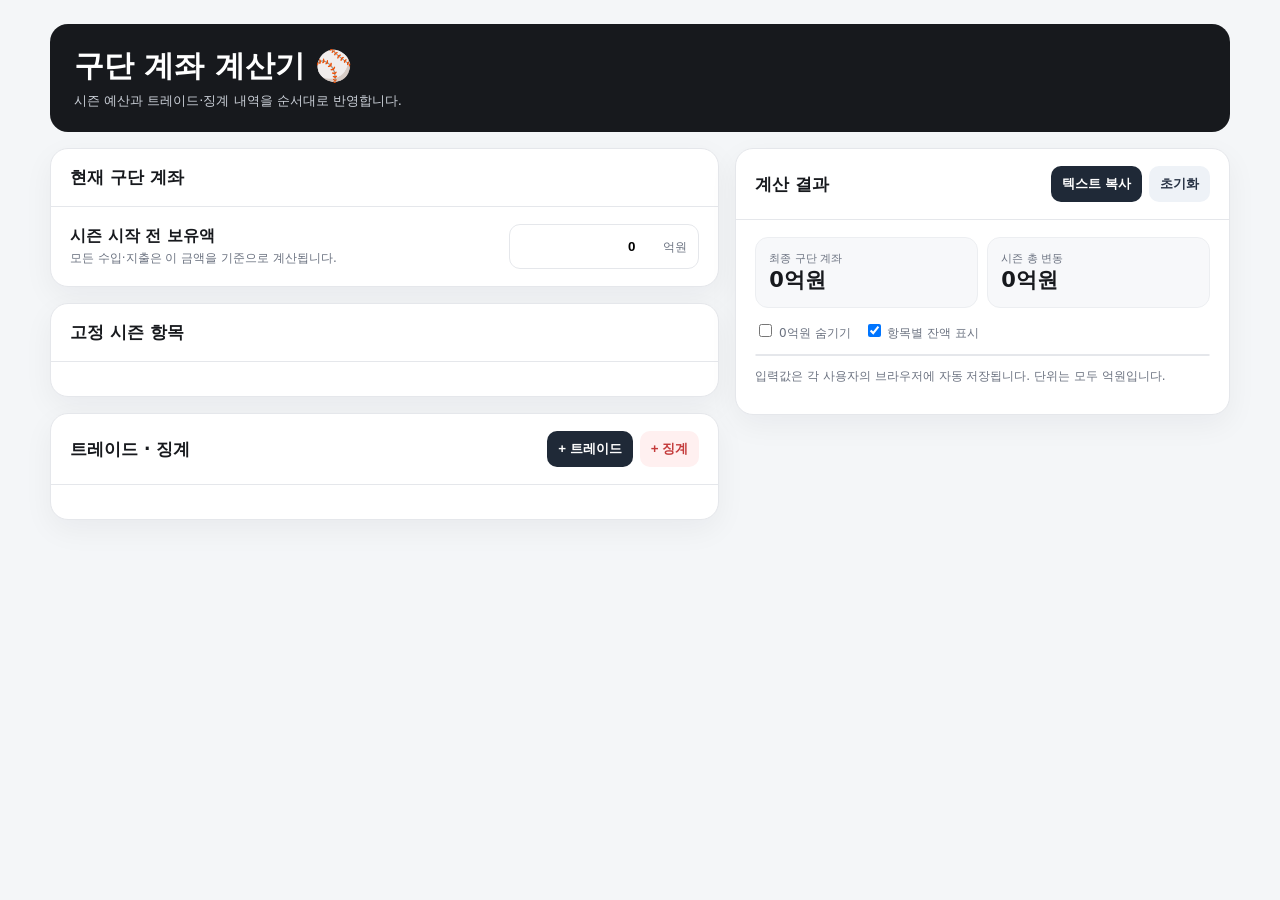
==== budget.html @ df10ebdb "Add virtual baseball club budget calculator" ====
<!doctype html>
<html lang="ko">
<head>
<meta charset="utf-8"><meta name="viewport" content="width=device-width,initial-scale=1">
<title>구단 계좌 계산기</title>
<style>
:root{--bg:#f4f6f8;--card:#fff;--line:#e5e7eb;--text:#17191d;--muted:#6b7280;--plus:#147a48;--minus:#c43b3b}*{box-sizing:border-box}body{margin:0;background:var(--bg);color:var(--text);font-family:Pretendard,"Noto Sans KR",system-ui,sans-serif}.wrap{width:min(1180px,calc(100% - 24px));margin:24px auto 50px}.hero{background:#17191d;color:#fff;border-radius:18px;padding:22px 24px;margin-bottom:16px}.hero h1{margin:0 0 5px;font-size:30px}.hero p{margin:0;color:#cbd0d8;font-size:13px}.grid{display:grid;grid-template-columns:1.15fr .85fr;gap:16px;align-items:start}.stack{display:grid;gap:16px}.card{background:var(--card);border:1px solid var(--line);border-radius:18px;overflow:hidden;box-shadow:0 10px 30px rgba(15,23,42,.05)}.head{display:flex;justify-content:space-between;align-items:center;gap:10px;padding:17px 19px;border-bottom:1px solid var(--line)}.head h2{margin:0;font-size:17px}.body{padding:17px 19px}.start{display:grid;grid-template-columns:1fr 190px;gap:12px;align-items:center}.start small,.note{color:var(--muted);font-size:12px}.money{position:relative}.money input{width:100%;height:45px;border:1px solid var(--line);border-radius:11px;padding:0 48px 0 12px;text-align:right;font-weight:800;outline:none}.money span{position:absolute;right:12px;top:50%;transform:translateY(-50%);font-size:12px;color:var(--muted)}.row{display:grid;grid-template-columns:1fr 210px;gap:12px;align-items:center;padding:11px 0;border-bottom:1px solid #f0f1f3}.row:last-child{border-bottom:0}.label{display:flex;align-items:center;gap:9px;font-size:14px;font-weight:750}.badge{display:inline-grid;place-items:center;width:25px;height:25px;border-radius:50%;font-weight:900}.badge.plus{background:#eaf7ef;color:var(--plus)}.badge.minus{background:#fff0f0;color:var(--minus)}.lux{display:grid;grid-template-columns:1fr 1fr;gap:7px}.lux label,.field label{display:block;margin:0 0 4px 2px;font-size:11px;color:var(--muted)}button{border:0;border-radius:10px;padding:9px 11px;font-weight:800;cursor:pointer}.dark{background:#1f2937;color:#fff}.light{background:#eef2f7;color:#273244}.danger{background:#fff0f0;color:var(--minus)}.actions{display:flex;gap:7px;flex-wrap:wrap}.extras{display:grid;gap:11px}.empty{text-align:center;color:var(--muted);font-size:13px;padding:24px;border:1px dashed #d6dae0;border-radius:12px}.extra{border:1px solid var(--line);border-radius:13px;padding:13px;background:#fafbfc}.extraTop{display:flex;justify-content:space-between;align-items:center;margin-bottom:10px;font-weight:850}.extraGrid{display:grid;grid-template-columns:1.2fr .7fr .7fr;gap:8px}.extraGrid.pen{grid-template-columns:1.3fr .7fr}.field.full{grid-column:1/-1}.field input,.field select{width:100%;height:40px;border:1px solid var(--line);border-radius:9px;padding:0 9px;background:#fff}.result{position:sticky;top:16px}.summary{display:grid;grid-template-columns:1fr 1fr;gap:9px;margin-bottom:13px}.sum{background:#f7f8fa;border:1px solid #eceef1;border-radius:13px;padding:13px}.sum span{display:block;color:var(--muted);font-size:11px}.sum strong{font-size:21px}.positive{color:var(--plus)}.negative{color:var(--minus)}.opts{display:flex;gap:13px;flex-wrap:wrap;color:var(--muted);font-size:12px;margin-bottom:12px}.report{border:1px solid var(--line);border-radius:13px;overflow:hidden}.rStart,.rTotal{padding:13px 14px;background:#f5f6f8;font-weight:900}.rTotal{background:#17191d;color:#fff}.rRow{display:grid;grid-template-columns:1fr auto;gap:8px;padding:10px 13px;border-top:1px solid #f0f1f3;font-size:13px}.chip{background:#f2f4f7;color:#596273;padding:4px 7px;border-radius:999px;font-size:10px;white-space:nowrap}.toast{position:fixed;left:50%;bottom:22px;transform:translate(-50%,15px);background:#17191d;color:#fff;padding:9px 13px;border-radius:999px;font-size:13px;opacity:0;transition:.2s}.toast.on{opacity:1;transform:translate(-50%,0)}@media(max-width:850px){.grid{grid-template-columns:1fr}.result{position:static}}@media(max-width:600px){.wrap{width:calc(100% - 14px);margin-top:8px}.hero,.card{border-radius:14px}.row,.start{grid-template-columns:1fr}.extraGrid,.extraGrid.pen{grid-template-columns:1fr}.summary{grid-template-columns:1fr}.rRow{grid-template-columns:1fr}}
</style>
</head>
<body>
<main class="wrap"><section class="hero"><h1>구단 계좌 계산기 ⚾</h1><p>시즌 예산과 트레이드·징계 내역을 순서대로 반영합니다.</p></section><div class="grid"><div class="stack"><section class="card"><div class="head"><h2>현재 구단 계좌</h2></div><div class="body"><div class="start"><div><b>시즌 시작 전 보유액</b><br><small>모든 수입·지출은 이 금액을 기준으로 계산됩니다.</small></div><div class="money"><input id="start" type="number" step="0.1" value="0"><span>억원</span></div></div></div></section><section class="card"><div class="head"><h2>고정 시즌 항목</h2></div><div class="body" id="fixed"></div></section><section class="card"><div class="head"><h2>트레이드 · 징계</h2><div class="actions"><button class="dark" id="trade">+ 트레이드</button><button class="danger" id="penalty">+ 징계</button></div></div><div class="body"><div id="extras" class="extras"></div></div></section></div><section class="card result"><div class="head"><h2>계산 결과</h2><div class="actions"><button class="dark" id="copy">텍스트 복사</button><button class="light" id="reset">초기화</button></div></div><div class="body"><div class="summary"><div class="sum"><span>최종 구단 계좌</span><strong id="final">0억원</strong></div><div class="sum"><span>시즌 총 변동</span><strong id="change">0억원</strong></div></div><div class="opts"><label><input id="hide" type="checkbox"> 0억원 숨기기</label><label><input id="running" type="checkbox" checked> 항목별 잔액 표시</label></div><div id="report" class="report"></div><p class="note">입력값은 각 사용자의 브라우저에 자동 저장됩니다. 단위는 모두 억원입니다.</p></div></section></div></main><div id="toast" class="toast"></div>
<script>
const K='vbl-budget-v2';
const stages=[['spring','스프링캠프지',-1],['foreignSign','용병 계약금',-1],['foreignSalary','용병 연봉',-1],['foreignExtra','용병 추가권',-1],['asian','아시안쿼터 연봉',-1],['league','리그 보상금',1],['luxury','사치세',-1,'lux'],['playerOpt','선수 성적 옵션',-1],['teamOpt','팀 성적 옵션',-1],['awardOpt','시상식 옵션',-1],['faExtra','FA 추가 영입권',-1],['faSign','FA 계약금',-1],['faIn','FA 보상지명금 수입',1],['faOut','FA 보상지명금 지출',-1],['rookie','신인계약금',-1]];
const num=v=>Number.isFinite(+v)?+v:0, fmt=v=>new Intl.NumberFormat('ko-KR',{maximumFractionDigits:3}).format(Math.round((num(v)+Number.EPSILON)*1000)/1000), esc=s=>String(s??'').replace(/[&<>"']/g,m=>({'&':'&amp;','<':'&lt;','>':'&gt;','"':'&quot;',"'":'&#039;'}[m]));
const blank=()=>Object.fromEntries(stages.map(s=>[s[0],s[3]?{salary:0,tax:0}:0]));
let state={start:0,fixed:blank(),extras:[],hide:false,running:true};try{state={...state,...JSON.parse(localStorage.getItem(K)||'{}'),fixed:{...blank(),...(JSON.parse(localStorage.getItem(K)||'{}').fixed||{})}}catch{}
const $=id=>document.getElementById(id), fixed=$('fixed'), extras=$('extras');
function save(){localStorage.setItem(K,JSON.stringify(state))}
function renderFixed(){fixed.innerHTML=stages.map(s=>{const [id,label,sign,special]=s,b=sign>0?'+':'−',c=sign>0?'plus':'minus';if(special)return `<div class="row"><div class="label"><span class="badge ${c}">${b}</span>${label}</div><div class="lux"><div><label>연봉</label><div class="money"><input data-id="${id}" data-sub="salary" type="number" step="0.1" value="${num(state.fixed[id]?.salary)}"><span>억</span></div></div><div><label>사치세</label><div class="money"><input data-id="${id}" data-sub="tax" type="number" step="0.1" value="${num(state.fixed[id]?.tax)}"><span>억</span></div></div></div></div>`;return `<div class="row"><div class="label"><span class="badge ${c}">${b}</span>${label}</div><div class="money"><input data-id="${id}" type="number" step="0.1" value="${num(state.fixed[id])}"><span>억원</span></div></div>`}).join('')}
function options(sel){return [`<option value="start" ${sel==='start'?'selected':''}>시즌 시작 직후</option>`,...stages.map(s=>`<option value="${s[0]}" ${sel===s[0]?'selected':''}>${s[1]} 다음</option>`)].join('')}
function renderExtras(){if(!state.extras.length){extras.innerHTML='<div class="empty">아직 추가된 내역이 없습니다.</div>';return}extras.innerHTML=state.extras.map(x=>{const t=x.type==='trade';return `<div class="extra" data-x="${x.id}"><div class="extraTop"><span>${t?'↕ 트레이드':'− 징계'}</span><button class="danger" data-del="${x.id}">삭제</button></div><div class="extraGrid ${t?'':'pen'}"><div class="field"><label>내용</label><input data-f="desc" value="${esc(x.desc)}" placeholder="${t?'예: 현금 트레이드':'예: 규정 위반 벌금'}"></div>${t?`<div class="field"><label>수입 / 지출</label><select data-f="dir"><option value="1" ${num(x.dir)===1?'selected':''}>+ 수입</option><option value="-1" ${num(x.dir)===-1?'selected':''}>- 지출</option></select></div>`:''}<div class="field"><label>금액(억원)</label><input data-f="amount" type="number" step="0.1" value="${num(x.amount)}"></div><div class="field full"><label>반영 시점</label><select data-f="after">${options(x.after||'start')}</select></div></div></div>`}).join('')}
function events(){const by={};state.extras.forEach(x=>(by[x.after||'start']??=[]).push({label:x.type==='trade'?'트레이드':'징계',desc:x.desc||'',delta:Math.abs(num(x.amount))*(x.type==='penalty'?-1:(num(x.dir)===-1?-1:1))}));const out=[...(by.start||[])];stages.forEach(s=>{const [id,label,sign,special]=s;if(special){const v=state.fixed[id]||{};out.push({label,delta:-(num(v.salary)+num(v.tax)),salary:num(v.salary),tax:num(v.tax),lux:true})}else out.push({label,delta:Math.abs(num(state.fixed[id]))*sign});out.push(...(by[id]||[]))});return out}
function line(e,html){if(e.lux)return html?`${e.label}: <b class="negative">- (연봉 ${fmt(e.salary)}억원 + 사치세 ${fmt(e.tax)}억원) = - ${fmt(Math.abs(e.delta))}억원</b>`:`${e.label}: - (연봉 ${fmt(e.salary)}억원 + 사치세 ${fmt(e.tax)}억원) = - ${fmt(Math.abs(e.delta))}억원`;const d=e.desc?` (${e.desc})`:'';const s=e.delta>0?'+':e.delta<0?'-':'';return html?`${esc(e.label)}${esc(d)}: <b class="${e.delta>0?'positive':e.delta<0?'negative':''}">${s} ${fmt(Math.abs(e.delta))}억원</b>`:`${e.label}${d}: ${s} ${fmt(Math.abs(e.delta))}억원`}
function calc(){let bal=num(state.start),rows=[],txt=[`현재 구단 계좌: ${fmt(bal)}억원`,''];for(const e of events()){bal+=e.delta;if(!(state.hide&&Math.abs(e.delta)<1e-9)){rows.push(`<div class="rRow"><div>${line(e,true)}</div>${state.running?`<span class="chip">잔액 ${fmt(bal)}억원</span>`:''}</div>`);txt.push(line(e,false))}}const ch=bal-num(state.start);$('report').innerHTML=`<div class="rStart">현재 구단 계좌: ${fmt(state.start)}억원</div>${rows.join('')}<div class="rTotal">합계: ${fmt(bal)}억원<br><small>총 변동 ${ch>0?'+':''}${fmt(ch)}억원</small></div>`;$('final').textContent=`${fmt(bal)}억원`;$('change').textContent=`${ch>0?'+':''}${fmt(ch)}억원`;$('final').className=bal>0?'positive':bal<0?'negative':'';$('change').className=ch>0?'positive':ch<0?'negative':'';txt.push('',`합계: ${fmt(bal)}억원`);return txt.join('\n')}
function sync(){save();calc()}function add(type){state.extras.push({id:Date.now()+Math.random().toString(16).slice(2),type,desc:'',dir:type==='trade'?1:-1,amount:0,after:'start'});renderExtras();sync()}function toast(t){$('toast').textContent=t;$('toast').classList.add('on');setTimeout(()=>$('toast').classList.remove('on'),1300)}
$('start').value=state.start;$('hide').checked=state.hide;$('running').checked=state.running;renderFixed();renderExtras();calc();
$('start').oninput=e=>{state.start=num(e.target.value);sync()};fixed.oninput=e=>{const id=e.target.dataset.id;if(!id)return;const sub=e.target.dataset.sub;if(sub)state.fixed[id]={...(state.fixed[id]||{}),[sub]:num(e.target.value)};else state.fixed[id]=num(e.target.value);sync()};extras.oninput=extras.onchange=e=>{const box=e.target.closest('[data-x]'),f=e.target.dataset.f;if(!box||!f)return;const x=state.extras.find(v=>v.id===box.dataset.x);x[f]=(f==='amount'||f==='dir')?num(e.target.value):e.target.value;sync()};extras.onclick=e=>{const id=e.target.dataset.del;if(!id)return;state.extras=state.extras.filter(x=>x.id!==id);renderExtras();sync()};$('trade').onclick=()=>add('trade');$('penalty').onclick=()=>add('penalty');$('hide').onchange=e=>{state.hide=e.target.checked;sync()};$('running').onchange=e=>{state.running=e.target.checked;sync()};$('copy').onclick=async()=>{const t=calc();try{await navigator.clipboard.writeText(t)}catch{const a=document.createElement('textarea');a.value=t;document.body.appendChild(a);a.select();document.execCommand('copy');a.remove()}toast('계산 결과를 복사했습니다.')};$('reset').onclick=()=>{if(!confirm('입력값을 모두 초기화할까요?'))return;state={start:0,fixed:blank(),extras:[],hide:false,running:true};$('start').value=0;$('hide').checked=false;$('running').checked=true;renderFixed();renderExtras();sync();toast('초기화했습니다.')};
</script>
</body></html>
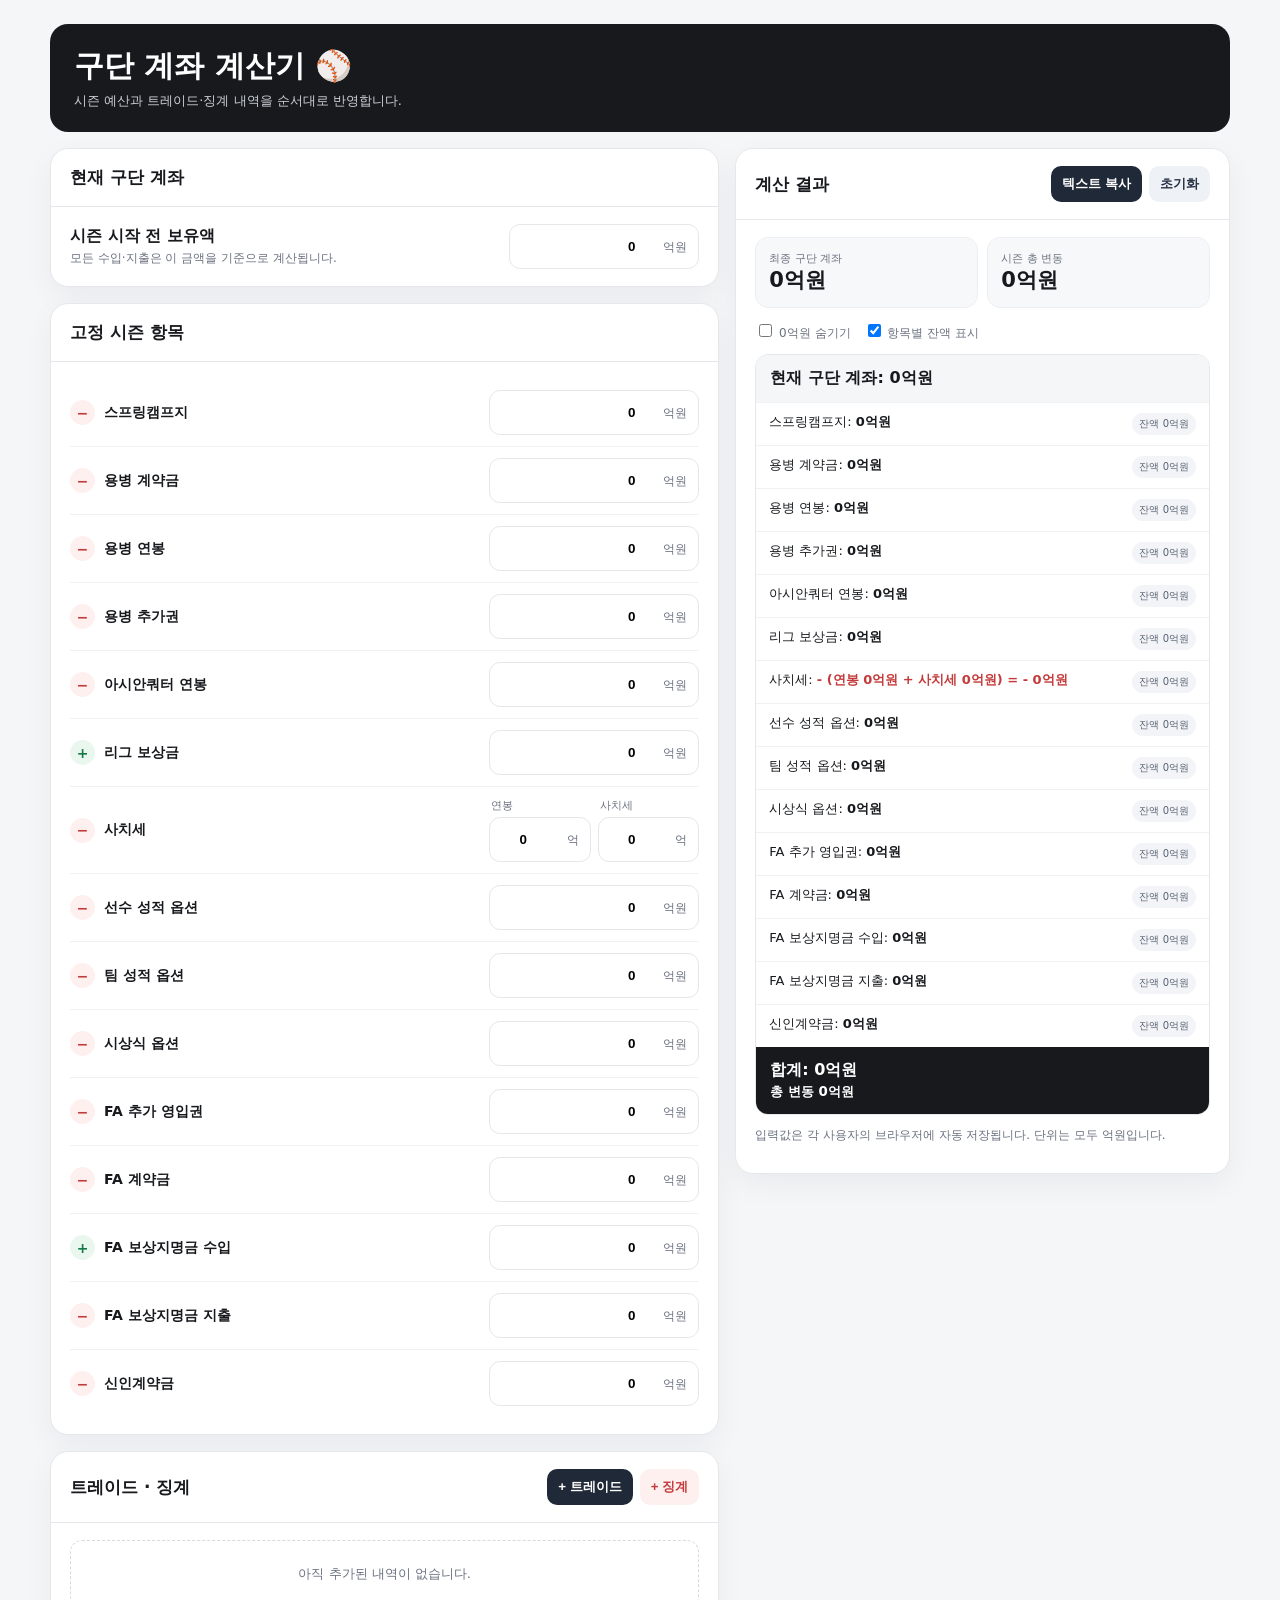
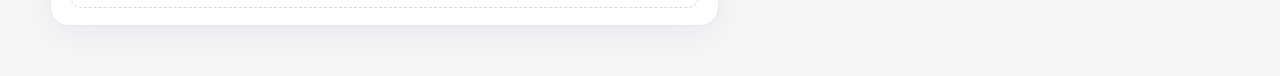
==== commit 5d0284e0: "Fix budget calculator script and restore all fields" ====
--- a/budget.html
+++ b/budget.html
@@ -1,7 +1,8 @@
 <!doctype html>
 <html lang="ko">
 <head>
-<meta charset="utf-8"><meta name="viewport" content="width=device-width,initial-scale=1">
+<meta charset="utf-8">
+<meta name="viewport" content="width=device-width,initial-scale=1">
 <title>구단 계좌 계산기</title>
 <style>
 :root{--bg:#f4f6f8;--card:#fff;--line:#e5e7eb;--text:#17191d;--muted:#6b7280;--plus:#147a48;--minus:#c43b3b}*{box-sizing:border-box}body{margin:0;background:var(--bg);color:var(--text);font-family:Pretendard,"Noto Sans KR",system-ui,sans-serif}.wrap{width:min(1180px,calc(100% - 24px));margin:24px auto 50px}.hero{background:#17191d;color:#fff;border-radius:18px;padding:22px 24px;margin-bottom:16px}.hero h1{margin:0 0 5px;font-size:30px}.hero p{margin:0;color:#cbd0d8;font-size:13px}.grid{display:grid;grid-template-columns:1.15fr .85fr;gap:16px;align-items:start}.stack{display:grid;gap:16px}.card{background:var(--card);border:1px solid var(--line);border-radius:18px;overflow:hidden;box-shadow:0 10px 30px rgba(15,23,42,.05)}.head{display:flex;justify-content:space-between;align-items:center;gap:10px;padding:17px 19px;border-bottom:1px solid var(--line)}.head h2{margin:0;font-size:17px}.body{padding:17px 19px}.start{display:grid;grid-template-columns:1fr 190px;gap:12px;align-items:center}.start small,.note{color:var(--muted);font-size:12px}.money{position:relative}.money input{width:100%;height:45px;border:1px solid var(--line);border-radius:11px;padding:0 48px 0 12px;text-align:right;font-weight:800;outline:none}.money span{position:absolute;right:12px;top:50%;transform:translateY(-50%);font-size:12px;color:var(--muted)}.row{display:grid;grid-template-columns:1fr 210px;gap:12px;align-items:center;padding:11px 0;border-bottom:1px solid #f0f1f3}.row:last-child{border-bottom:0}.label{display:flex;align-items:center;gap:9px;font-size:14px;font-weight:750}.badge{display:inline-grid;place-items:center;width:25px;height:25px;border-radius:50%;font-weight:900}.badge.plus{background:#eaf7ef;color:var(--plus)}.badge.minus{background:#fff0f0;color:var(--minus)}.lux{display:grid;grid-template-columns:1fr 1fr;gap:7px}.lux label,.field label{display:block;margin:0 0 4px 2px;font-size:11px;color:var(--muted)}button{border:0;border-radius:10px;padding:9px 11px;font-weight:800;cursor:pointer}.dark{background:#1f2937;color:#fff}.light{background:#eef2f7;color:#273244}.danger{background:#fff0f0;color:var(--minus)}.actions{display:flex;gap:7px;flex-wrap:wrap}.extras{display:grid;gap:11px}.empty{text-align:center;color:var(--muted);font-size:13px;padding:24px;border:1px dashed #d6dae0;border-radius:12px}.extra{border:1px solid var(--line);border-radius:13px;padding:13px;background:#fafbfc}.extraTop{display:flex;justify-content:space-between;align-items:center;margin-bottom:10px;font-weight:850}.extraGrid{display:grid;grid-template-columns:1.2fr .7fr .7fr;gap:8px}.extraGrid.pen{grid-template-columns:1.3fr .7fr}.field.full{grid-column:1/-1}.field input,.field select{width:100%;height:40px;border:1px solid var(--line);border-radius:9px;padding:0 9px;background:#fff}.result{position:sticky;top:16px}.summary{display:grid;grid-template-columns:1fr 1fr;gap:9px;margin-bottom:13px}.sum{background:#f7f8fa;border:1px solid #eceef1;border-radius:13px;padding:13px}.sum span{display:block;color:var(--muted);font-size:11px}.sum strong{font-size:21px}.positive{color:var(--plus)}.negative{color:var(--minus)}.opts{display:flex;gap:13px;flex-wrap:wrap;color:var(--muted);font-size:12px;margin-bottom:12px}.report{border:1px solid var(--line);border-radius:13px;overflow:hidden}.rStart,.rTotal{padding:13px 14px;background:#f5f6f8;font-weight:900}.rTotal{background:#17191d;color:#fff}.rRow{display:grid;grid-template-columns:1fr auto;gap:8px;padding:10px 13px;border-top:1px solid #f0f1f3;font-size:13px}.chip{background:#f2f4f7;color:#596273;padding:4px 7px;border-radius:999px;font-size:10px;white-space:nowrap}.toast{position:fixed;left:50%;bottom:22px;transform:translate(-50%,15px);background:#17191d;color:#fff;padding:9px 13px;border-radius:999px;font-size:13px;opacity:0;transition:.2s}.toast.on{opacity:1;transform:translate(-50%,0)}@media(max-width:850px){.grid{grid-template-columns:1fr}.result{position:static}}@media(max-width:600px){.wrap{width:calc(100% - 14px);margin-top:8px}.hero,.card{border-radius:14px}.row,.start{grid-template-columns:1fr}.extraGrid,.extraGrid.pen{grid-template-columns:1fr}.summary{grid-template-columns:1fr}.rRow{grid-template-columns:1fr}}
@@ -10,21 +11,33 @@
 <body>
 <main class="wrap"><section class="hero"><h1>구단 계좌 계산기 ⚾</h1><p>시즌 예산과 트레이드·징계 내역을 순서대로 반영합니다.</p></section><div class="grid"><div class="stack"><section class="card"><div class="head"><h2>현재 구단 계좌</h2></div><div class="body"><div class="start"><div><b>시즌 시작 전 보유액</b><br><small>모든 수입·지출은 이 금액을 기준으로 계산됩니다.</small></div><div class="money"><input id="start" type="number" step="0.1" value="0"><span>억원</span></div></div></div></section><section class="card"><div class="head"><h2>고정 시즌 항목</h2></div><div class="body" id="fixed"></div></section><section class="card"><div class="head"><h2>트레이드 · 징계</h2><div class="actions"><button class="dark" id="trade">+ 트레이드</button><button class="danger" id="penalty">+ 징계</button></div></div><div class="body"><div id="extras" class="extras"></div></div></section></div><section class="card result"><div class="head"><h2>계산 결과</h2><div class="actions"><button class="dark" id="copy">텍스트 복사</button><button class="light" id="reset">초기화</button></div></div><div class="body"><div class="summary"><div class="sum"><span>최종 구단 계좌</span><strong id="final">0억원</strong></div><div class="sum"><span>시즌 총 변동</span><strong id="change">0억원</strong></div></div><div class="opts"><label><input id="hide" type="checkbox"> 0억원 숨기기</label><label><input id="running" type="checkbox" checked> 항목별 잔액 표시</label></div><div id="report" class="report"></div><p class="note">입력값은 각 사용자의 브라우저에 자동 저장됩니다. 단위는 모두 억원입니다.</p></div></section></div></main><div id="toast" class="toast"></div>
 <script>
-const K='vbl-budget-v2';
+const K='vbl-budget-v3';
 const stages=[['spring','스프링캠프지',-1],['foreignSign','용병 계약금',-1],['foreignSalary','용병 연봉',-1],['foreignExtra','용병 추가권',-1],['asian','아시안쿼터 연봉',-1],['league','리그 보상금',1],['luxury','사치세',-1,'lux'],['playerOpt','선수 성적 옵션',-1],['teamOpt','팀 성적 옵션',-1],['awardOpt','시상식 옵션',-1],['faExtra','FA 추가 영입권',-1],['faSign','FA 계약금',-1],['faIn','FA 보상지명금 수입',1],['faOut','FA 보상지명금 지출',-1],['rookie','신인계약금',-1]];
-const num=v=>Number.isFinite(+v)?+v:0, fmt=v=>new Intl.NumberFormat('ko-KR',{maximumFractionDigits:3}).format(Math.round((num(v)+Number.EPSILON)*1000)/1000), esc=s=>String(s??'').replace(/[&<>"']/g,m=>({'&':'&amp;','<':'&lt;','>':'&gt;','"':'&quot;',"'":'&#039;'}[m]));
+const num=v=>Number.isFinite(+v)?+v:0;
+const fmt=v=>new Intl.NumberFormat('ko-KR',{maximumFractionDigits:3}).format(Math.round((num(v)+Number.EPSILON)*1000)/1000);
+const esc=s=>String(s??'').replace(/[&<>"']/g,m=>({'&':'&amp;','<':'&lt;','>':'&gt;','"':'&quot;',"'":'&#039;'}[m]));
 const blank=()=>Object.fromEntries(stages.map(s=>[s[0],s[3]?{salary:0,tax:0}:0]));
-let state={start:0,fixed:blank(),extras:[],hide:false,running:true};try{state={...state,...JSON.parse(localStorage.getItem(K)||'{}'),fixed:{...blank(),...(JSON.parse(localStorage.getItem(K)||'{}').fixed||{})}}catch{}
-const $=id=>document.getElementById(id), fixed=$('fixed'), extras=$('extras');
+let state={start:0,fixed:blank(),extras:[],hide:false,running:true};
+try{const saved=JSON.parse(localStorage.getItem(K)||'{}');state={...state,...saved,fixed:{...blank(),...(saved.fixed||{})}}}catch{}
+const $=id=>document.getElementById(id),fixed=$('fixed'),extras=$('extras');
 function save(){localStorage.setItem(K,JSON.stringify(state))}
-function renderFixed(){fixed.innerHTML=stages.map(s=>{const [id,label,sign,special]=s,b=sign>0?'+':'−',c=sign>0?'plus':'minus';if(special)return `<div class="row"><div class="label"><span class="badge ${c}">${b}</span>${label}</div><div class="lux"><div><label>연봉</label><div class="money"><input data-id="${id}" data-sub="salary" type="number" step="0.1" value="${num(state.fixed[id]?.salary)}"><span>억</span></div></div><div><label>사치세</label><div class="money"><input data-id="${id}" data-sub="tax" type="number" step="0.1" value="${num(state.fixed[id]?.tax)}"><span>억</span></div></div></div></div>`;return `<div class="row"><div class="label"><span class="badge ${c}">${b}</span>${label}</div><div class="money"><input data-id="${id}" type="number" step="0.1" value="${num(state.fixed[id])}"><span>억원</span></div></div>`}).join('')}
+function renderFixed(){fixed.innerHTML=stages.map(([id,label,sign,special])=>{const b=sign>0?'+':'−',c=sign>0?'plus':'minus';if(special){const v=state.fixed[id]||{};return `<div class="row"><div class="label"><span class="badge ${c}">${b}</span>${label}</div><div class="lux"><div><label>연봉</label><div class="money"><input data-id="${id}" data-sub="salary" type="number" step="0.1" value="${num(v.salary)}"><span>억</span></div></div><div><label>사치세</label><div class="money"><input data-id="${id}" data-sub="tax" type="number" step="0.1" value="${num(v.tax)}"><span>억</span></div></div></div></div>`}return `<div class="row"><div class="label"><span class="badge ${c}">${b}</span>${label}</div><div class="money"><input data-id="${id}" type="number" step="0.1" value="${num(state.fixed[id])}"><span>억원</span></div></div>`}).join('')}
 function options(sel){return [`<option value="start" ${sel==='start'?'selected':''}>시즌 시작 직후</option>`,...stages.map(s=>`<option value="${s[0]}" ${sel===s[0]?'selected':''}>${s[1]} 다음</option>`)].join('')}
 function renderExtras(){if(!state.extras.length){extras.innerHTML='<div class="empty">아직 추가된 내역이 없습니다.</div>';return}extras.innerHTML=state.extras.map(x=>{const t=x.type==='trade';return `<div class="extra" data-x="${x.id}"><div class="extraTop"><span>${t?'↕ 트레이드':'− 징계'}</span><button class="danger" data-del="${x.id}">삭제</button></div><div class="extraGrid ${t?'':'pen'}"><div class="field"><label>내용</label><input data-f="desc" value="${esc(x.desc)}" placeholder="${t?'예: 현금 트레이드':'예: 규정 위반 벌금'}"></div>${t?`<div class="field"><label>수입 / 지출</label><select data-f="dir"><option value="1" ${num(x.dir)===1?'selected':''}>+ 수입</option><option value="-1" ${num(x.dir)===-1?'selected':''}>- 지출</option></select></div>`:''}<div class="field"><label>금액(억원)</label><input data-f="amount" type="number" step="0.1" value="${num(x.amount)}"></div><div class="field full"><label>반영 시점</label><select data-f="after">${options(x.after||'start')}</select></div></div></div>`}).join('')}
-function events(){const by={};state.extras.forEach(x=>(by[x.after||'start']??=[]).push({label:x.type==='trade'?'트레이드':'징계',desc:x.desc||'',delta:Math.abs(num(x.amount))*(x.type==='penalty'?-1:(num(x.dir)===-1?-1:1))}));const out=[...(by.start||[])];stages.forEach(s=>{const [id,label,sign,special]=s;if(special){const v=state.fixed[id]||{};out.push({label,delta:-(num(v.salary)+num(v.tax)),salary:num(v.salary),tax:num(v.tax),lux:true})}else out.push({label,delta:Math.abs(num(state.fixed[id]))*sign});out.push(...(by[id]||[]))});return out}
+function events(){const by={};state.extras.forEach(x=>(by[x.after||'start']??=[]).push({label:x.type==='trade'?'트레이드':'징계',desc:x.desc||'',delta:Math.abs(num(x.amount))*(x.type==='penalty'?-1:(num(x.dir)===-1?-1:1))}));const out=[...(by.start||[])];stages.forEach(([id,label,sign,special])=>{if(special){const v=state.fixed[id]||{};out.push({label,delta:-(num(v.salary)+num(v.tax)),salary:num(v.salary),tax:num(v.tax),lux:true})}else out.push({label,delta:Math.abs(num(state.fixed[id]))*sign});out.push(...(by[id]||[]))});return out}
 function line(e,html){if(e.lux)return html?`${e.label}: <b class="negative">- (연봉 ${fmt(e.salary)}억원 + 사치세 ${fmt(e.tax)}억원) = - ${fmt(Math.abs(e.delta))}억원</b>`:`${e.label}: - (연봉 ${fmt(e.salary)}억원 + 사치세 ${fmt(e.tax)}억원) = - ${fmt(Math.abs(e.delta))}억원`;const d=e.desc?` (${e.desc})`:'';const s=e.delta>0?'+':e.delta<0?'-':'';return html?`${esc(e.label)}${esc(d)}: <b class="${e.delta>0?'positive':e.delta<0?'negative':''}">${s} ${fmt(Math.abs(e.delta))}억원</b>`:`${e.label}${d}: ${s} ${fmt(Math.abs(e.delta))}억원`}
-function calc(){let bal=num(state.start),rows=[],txt=[`현재 구단 계좌: ${fmt(bal)}억원`,''];for(const e of events()){bal+=e.delta;if(!(state.hide&&Math.abs(e.delta)<1e-9)){rows.push(`<div class="rRow"><div>${line(e,true)}</div>${state.running?`<span class="chip">잔액 ${fmt(bal)}억원</span>`:''}</div>`);txt.push(line(e,false))}}const ch=bal-num(state.start);$('report').innerHTML=`<div class="rStart">현재 구단 계좌: ${fmt(state.start)}억원</div>${rows.join('')}<div class="rTotal">합계: ${fmt(bal)}억원<br><small>총 변동 ${ch>0?'+':''}${fmt(ch)}억원</small></div>`;$('final').textContent=`${fmt(bal)}억원`;$('change').textContent=`${ch>0?'+':''}${fmt(ch)}억원`;$('final').className=bal>0?'positive':bal<0?'negative':'';$('change').className=ch>0?'positive':ch<0?'negative':'';txt.push('',`합계: ${fmt(bal)}억원`);return txt.join('\n')}
-function sync(){save();calc()}function add(type){state.extras.push({id:Date.now()+Math.random().toString(16).slice(2),type,desc:'',dir:type==='trade'?1:-1,amount:0,after:'start'});renderExtras();sync()}function toast(t){$('toast').textContent=t;$('toast').classList.add('on');setTimeout(()=>$('toast').classList.remove('on'),1300)}
+function calc(){let bal=num(state.start),rows=[],txt=[`현재 구단 계좌: ${fmt(bal)}억원`,''];for(const e of events()){bal+=e.delta;if(!(state.hide&&Math.abs(e.delta)<1e-9)){rows.push(`<div class="rRow"><div>${line(e,true)}</div>${state.running?`<span class="chip">잔액 ${fmt(bal)}억원</span>`:''}</div>`);txt.push(line(e,false))}}const ch=bal-num(state.start);$('report').innerHTML=`<div class="rStart">현재 구단 계좌: ${fmt(state.start)}억원</div>${rows.join('')}<div class="rTotal">합계: ${fmt(bal)}억원<br><small>총 변동 ${ch>0?'+':''}${fmt(ch)}억원</small></div>`;$('final').textContent=`${fmt(bal)}억원`;$('change').textContent=`${ch>0?'+':''}${fmt(ch)}억원`;$('final').className=bal>0?'positive':bal<0?'negative':'';$('change').className=ch>0?'positive':ch<0?'negative':'';txt.push('',`합계: ${fmt(bal)}억원`);return txt.join(String.fromCharCode(10))}
+function sync(){save();calc()}
+function add(type){state.extras.push({id:Date.now()+Math.random().toString(16).slice(2),type,desc:'',dir:type==='trade'?1:-1,amount:0,after:'start'});renderExtras();sync()}
+function toast(t){$('toast').textContent=t;$('toast').classList.add('on');setTimeout(()=>$('toast').classList.remove('on'),1300)}
 $('start').value=state.start;$('hide').checked=state.hide;$('running').checked=state.running;renderFixed();renderExtras();calc();
-$('start').oninput=e=>{state.start=num(e.target.value);sync()};fixed.oninput=e=>{const id=e.target.dataset.id;if(!id)return;const sub=e.target.dataset.sub;if(sub)state.fixed[id]={...(state.fixed[id]||{}),[sub]:num(e.target.value)};else state.fixed[id]=num(e.target.value);sync()};extras.oninput=extras.onchange=e=>{const box=e.target.closest('[data-x]'),f=e.target.dataset.f;if(!box||!f)return;const x=state.extras.find(v=>v.id===box.dataset.x);x[f]=(f==='amount'||f==='dir')?num(e.target.value):e.target.value;sync()};extras.onclick=e=>{const id=e.target.dataset.del;if(!id)return;state.extras=state.extras.filter(x=>x.id!==id);renderExtras();sync()};$('trade').onclick=()=>add('trade');$('penalty').onclick=()=>add('penalty');$('hide').onchange=e=>{state.hide=e.target.checked;sync()};$('running').onchange=e=>{state.running=e.target.checked;sync()};$('copy').onclick=async()=>{const t=calc();try{await navigator.clipboard.writeText(t)}catch{const a=document.createElement('textarea');a.value=t;document.body.appendChild(a);a.select();document.execCommand('copy');a.remove()}toast('계산 결과를 복사했습니다.')};$('reset').onclick=()=>{if(!confirm('입력값을 모두 초기화할까요?'))return;state={start:0,fixed:blank(),extras:[],hide:false,running:true};$('start').value=0;$('hide').checked=false;$('running').checked=true;renderFixed();renderExtras();sync();toast('초기화했습니다.')};
+$('start').oninput=e=>{state.start=num(e.target.value);sync()};
+fixed.oninput=e=>{const id=e.target.dataset.id;if(!id)return;const sub=e.target.dataset.sub;if(sub)state.fixed[id]={...(state.fixed[id]||{}),[sub]:num(e.target.value)};else state.fixed[id]=num(e.target.value);sync()};
+extras.oninput=extras.onchange=e=>{const box=e.target.closest('[data-x]'),f=e.target.dataset.f;if(!box||!f)return;const x=state.extras.find(v=>v.id===box.dataset.x);x[f]=(f==='amount'||f==='dir')?num(e.target.value):e.target.value;sync()};
+extras.onclick=e=>{const id=e.target.dataset.del;if(!id)return;state.extras=state.extras.filter(x=>x.id!==id);renderExtras();sync()};
+$('trade').onclick=()=>add('trade');$('penalty').onclick=()=>add('penalty');$('hide').onchange=e=>{state.hide=e.target.checked;sync()};$('running').onchange=e=>{state.running=e.target.checked;sync()};
+$('copy').onclick=async()=>{const t=calc();try{await navigator.clipboard.writeText(t)}catch{const a=document.createElement('textarea');a.value=t;document.body.appendChild(a);a.select();document.execCommand('copy');a.remove()}toast('계산 결과를 복사했습니다.')};
+$('reset').onclick=()=>{if(!confirm('입력값을 모두 초기화할까요?'))return;state={start:0,fixed:blank(),extras:[],hide:false,running:true};$('start').value=0;$('hide').checked=false;$('running').checked=true;renderFixed();renderExtras();sync();toast('초기화했습니다.')};
 </script>
-</body></html>+</body>
+</html>
